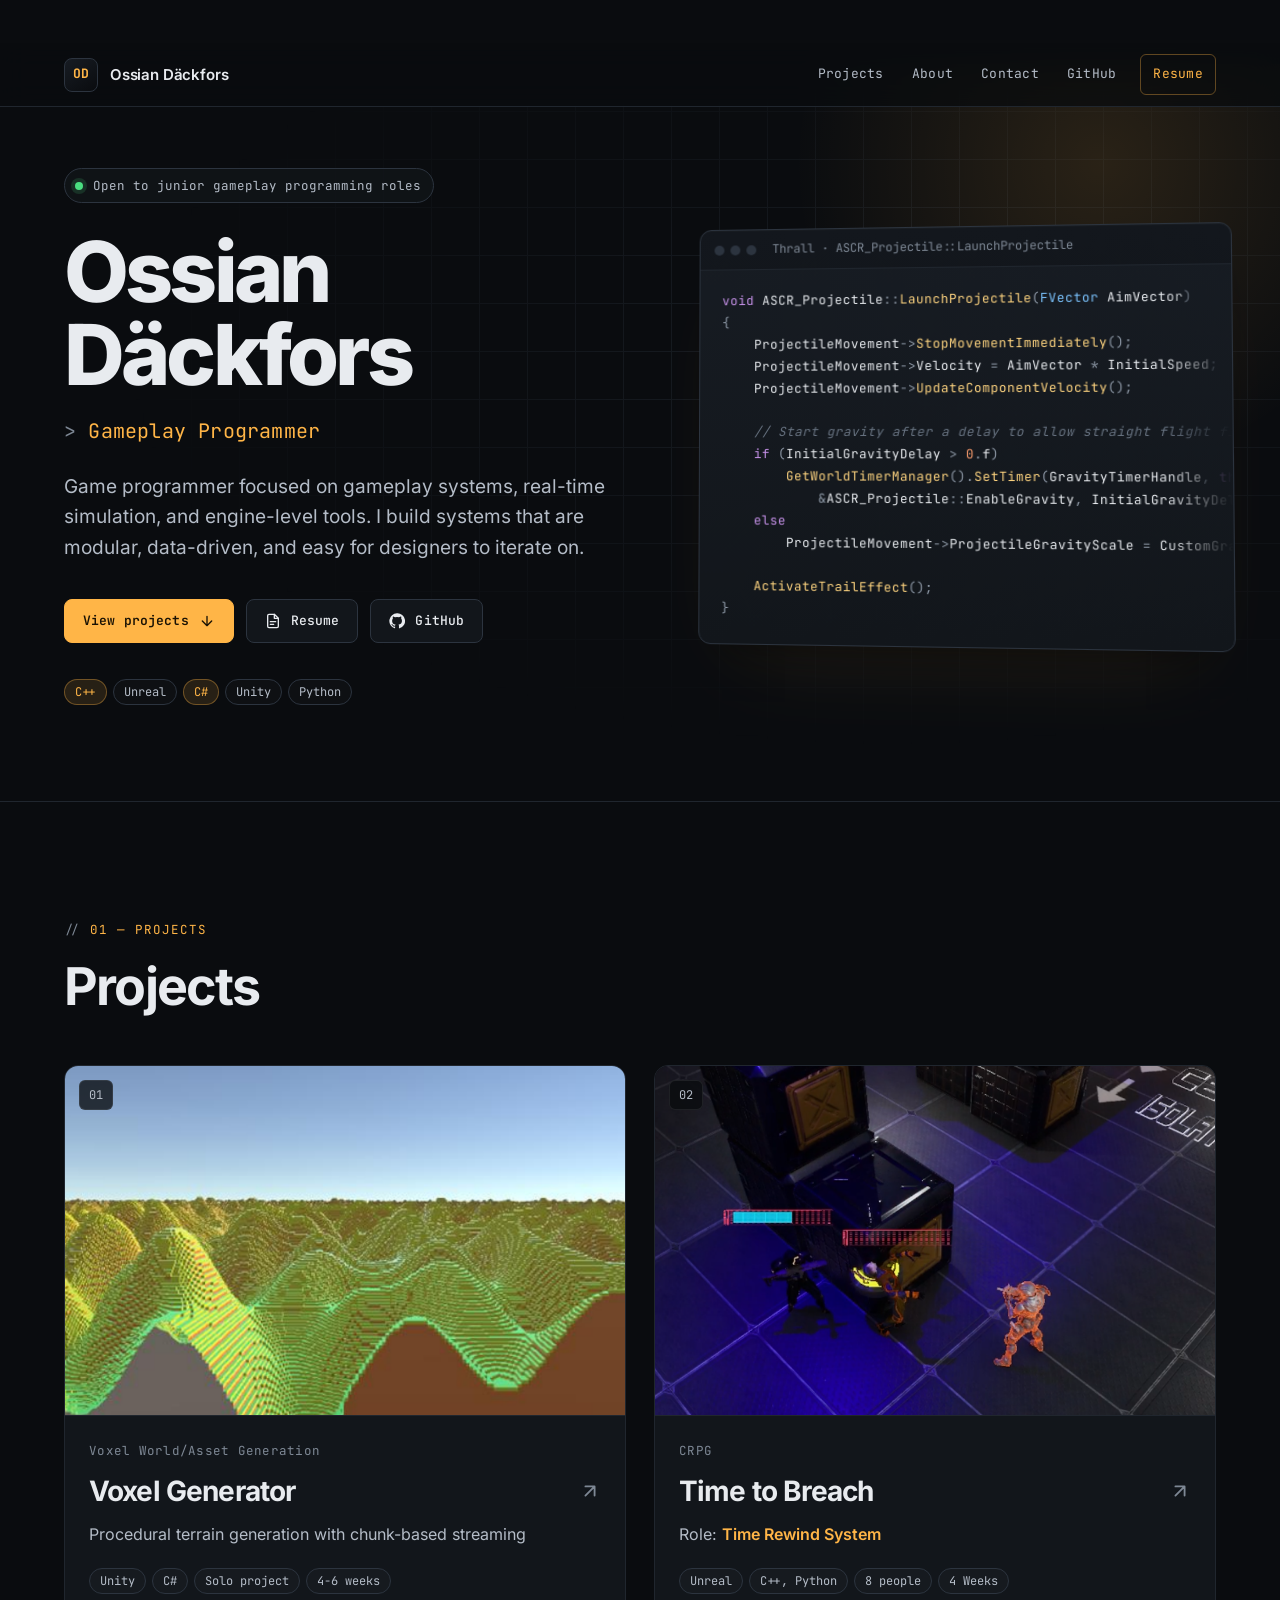
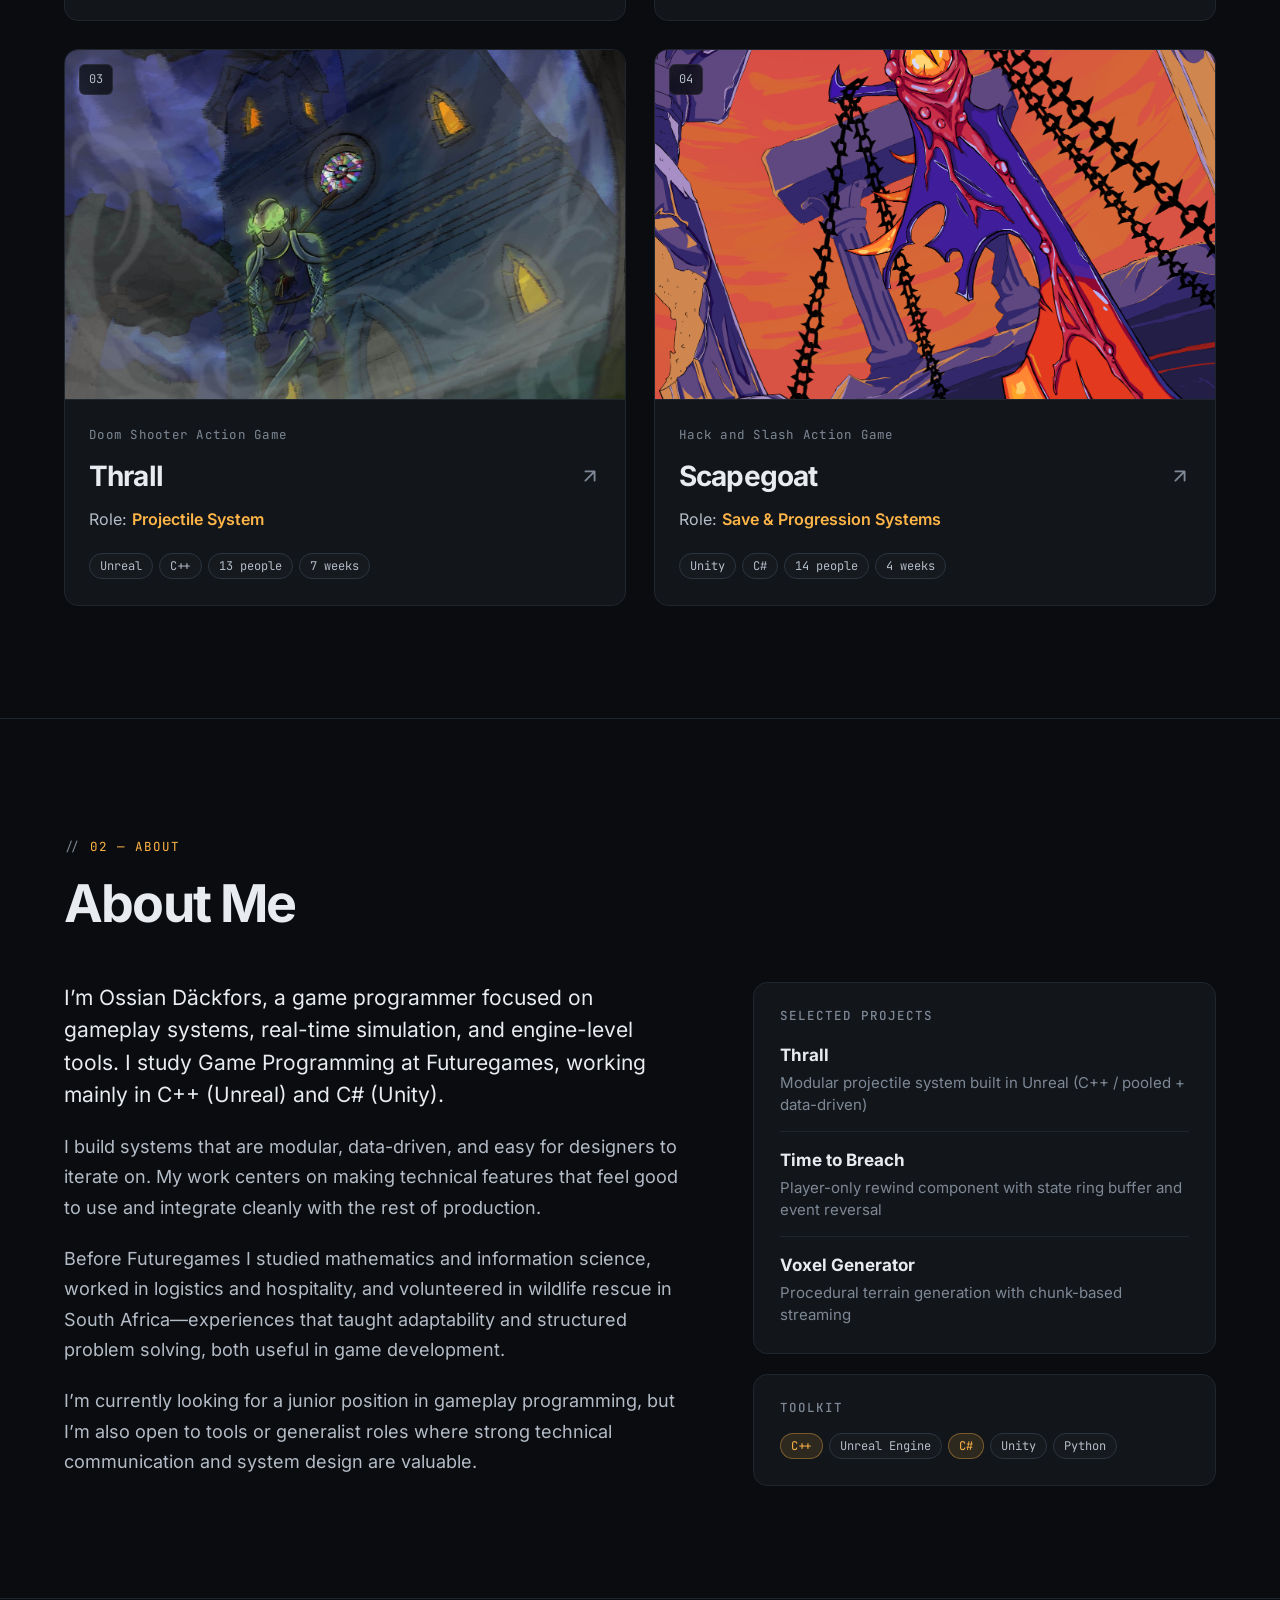
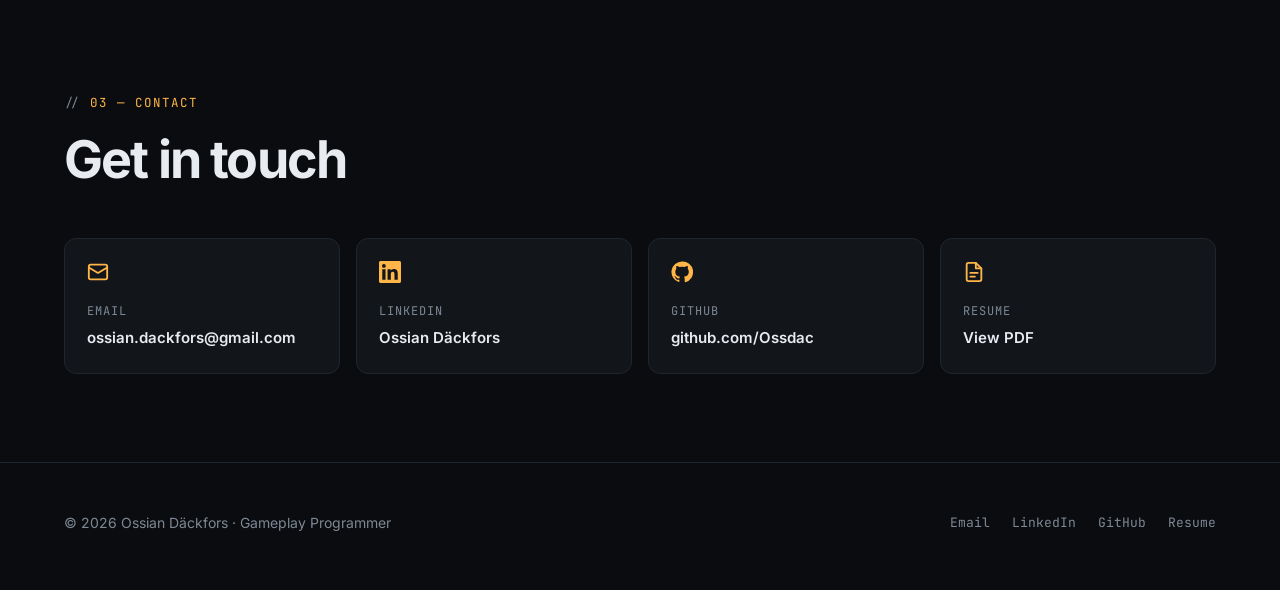
==== contacts/index.html @ f56a5601 "Initial commit" ====
<!doctype html>
<html lang="en">
<head>
  <meta charset="utf-8">
  <title>Contact — Ossian Däckfors</title>
  <link rel="canonical" href="https://ossian.games/#contact">
  <meta http-equiv="refresh" content="0; url=../#contact">
  <meta name="robots" content="noindex">
</head>
<body>
  <p>Moved to <a href="../#contact">ossian.games/#contact</a>.</p>
</body>
</html>
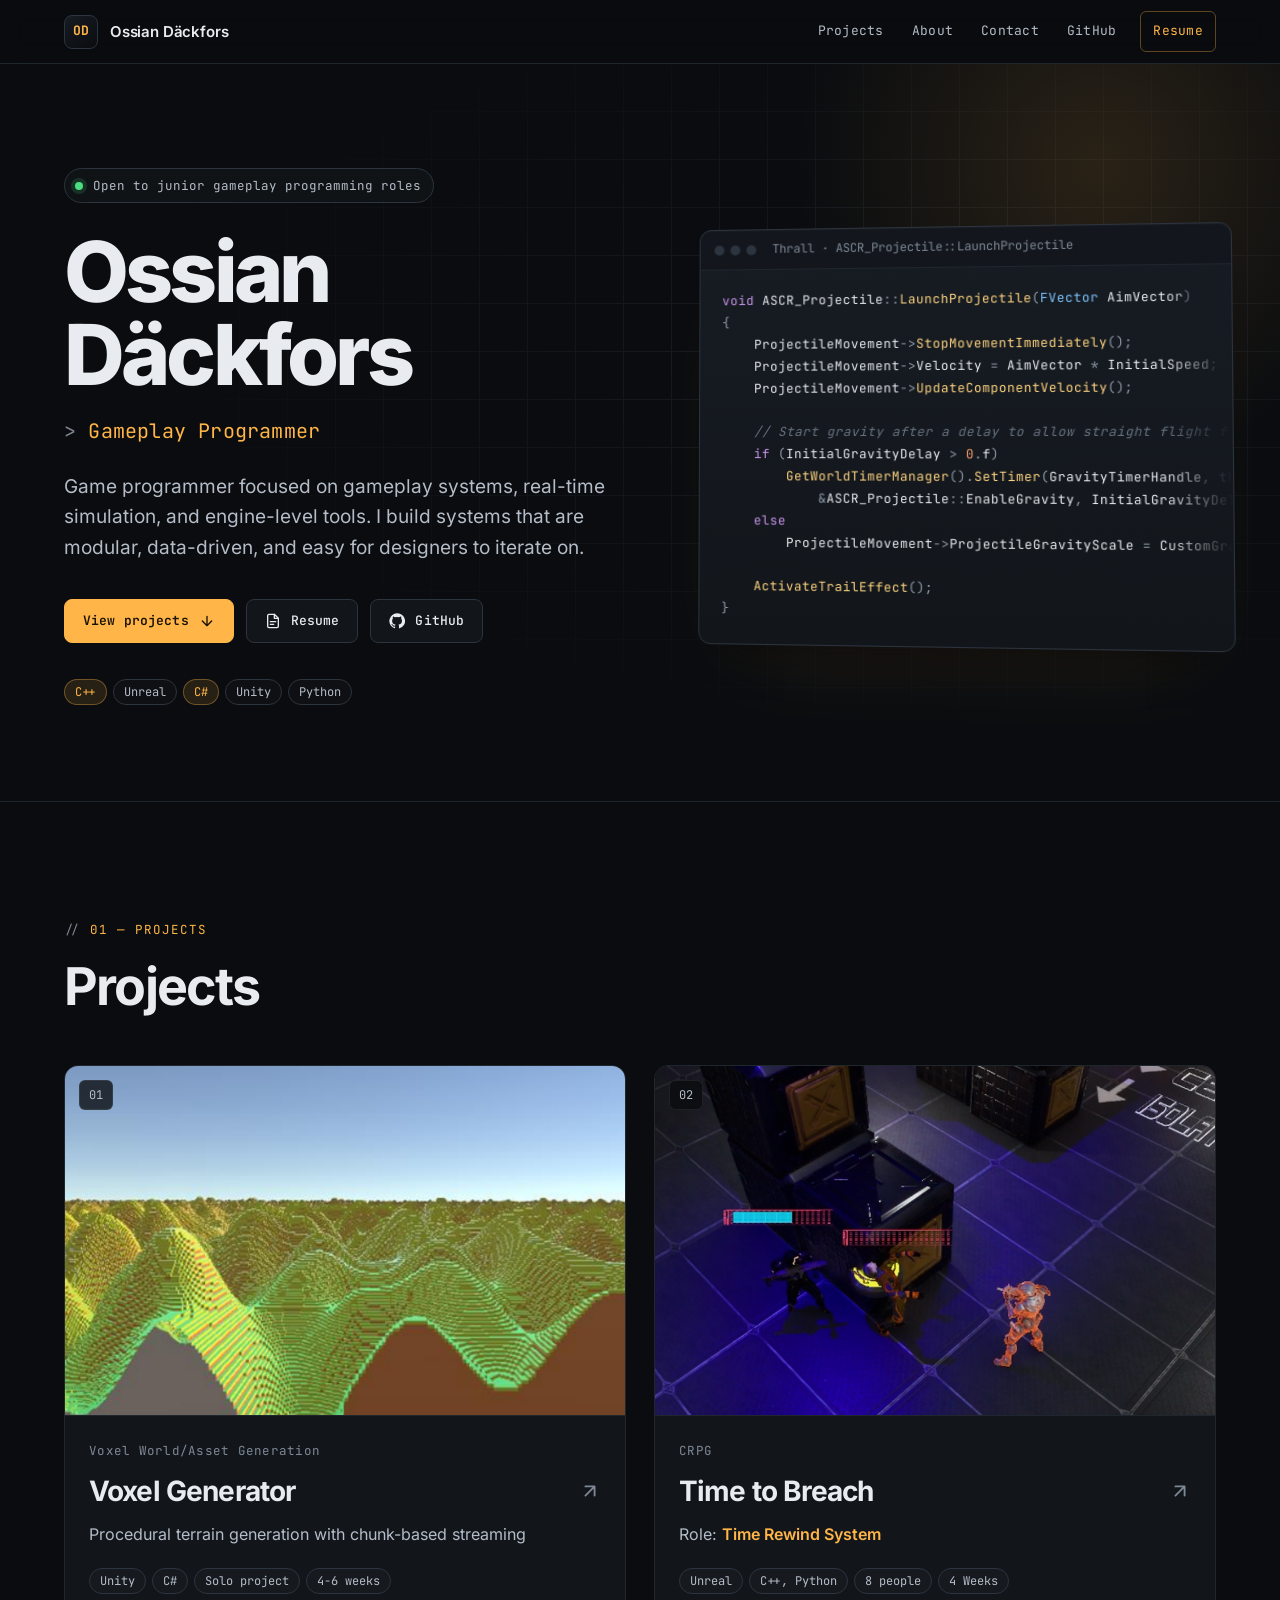
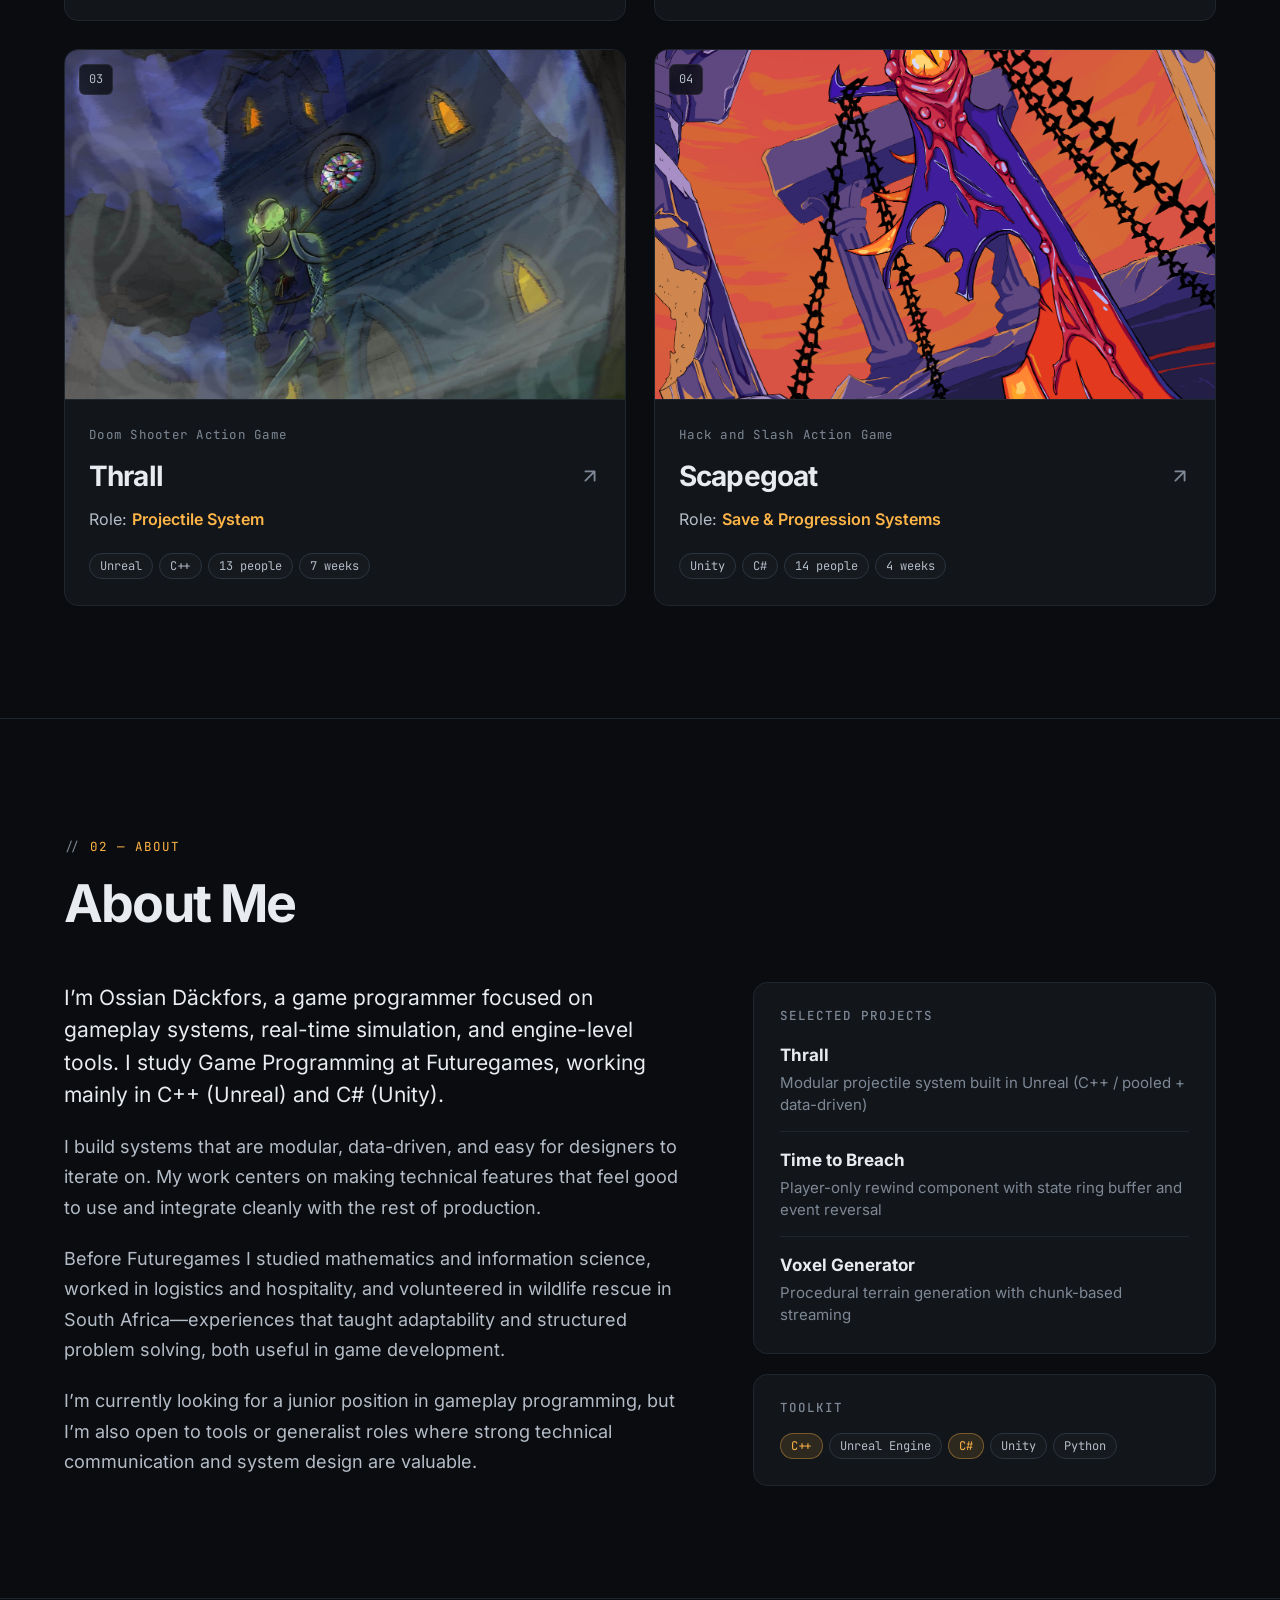
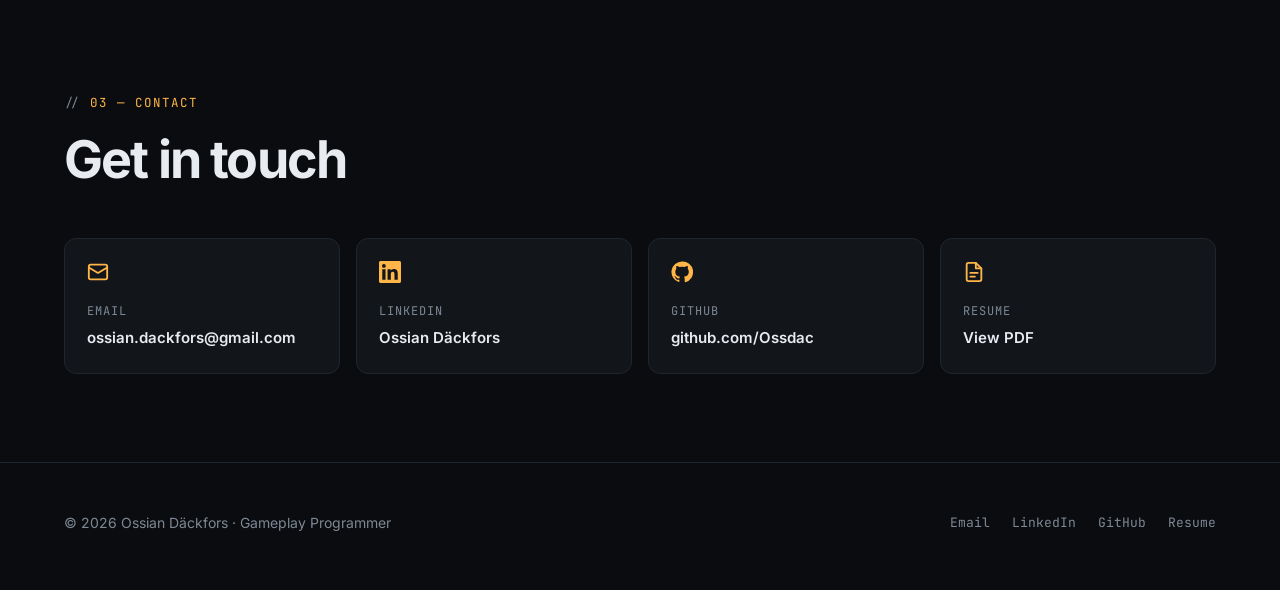
==== commit 4d18d4fd: "Move portfolio to new primary domain Update the site metadata, canonical URLs, Open Graph assets, do" ====
--- a/contacts/index.html
+++ b/contacts/index.html
@@ -3,11 +3,11 @@
 <head>
   <meta charset="utf-8">
   <title>Contact — Ossian Däckfors</title>
-  <link rel="canonical" href="https://ossian.games/#contact">
+  <link rel="canonical" href="https://ossiandackfors.com/#contact">
   <meta http-equiv="refresh" content="0; url=../#contact">
   <meta name="robots" content="noindex">
 </head>
 <body>
-  <p>Moved to <a href="../#contact">ossian.games/#contact</a>.</p>
+  <p>Moved to <a href="../#contact">ossiandackfors.com/#contact</a>.</p>
 </body>
 </html>
